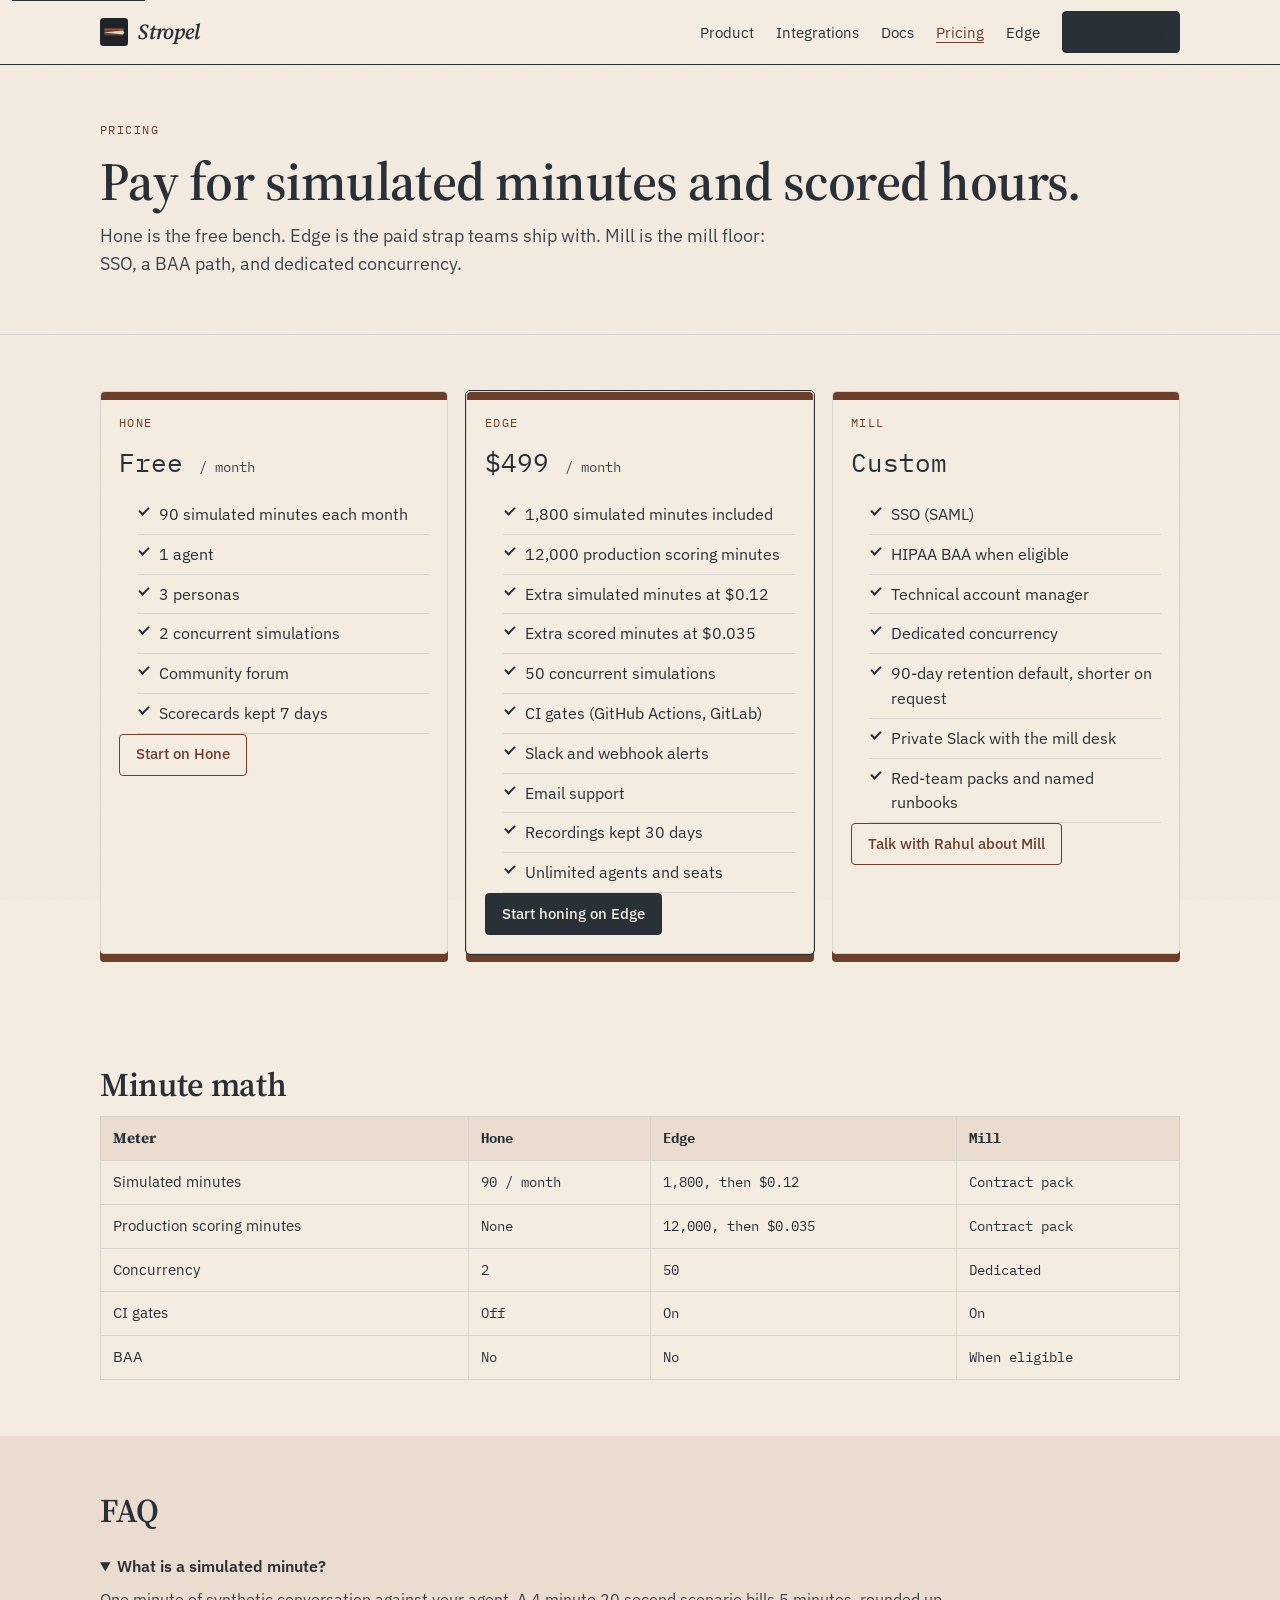
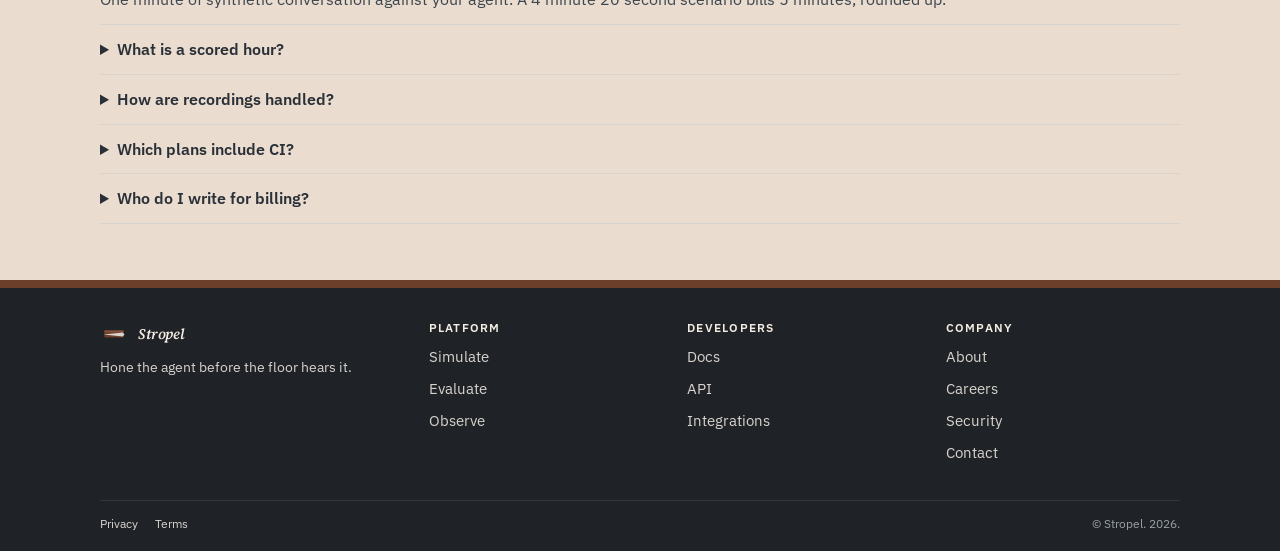
==== pricing.html @ 4bc01b40 "Deploy stropel website" ====
<!DOCTYPE html>
<html lang="en">
<head>
  <meta charset="utf-8">
  <meta name="viewport" content="width=device-width, initial-scale=1">
  <title>Pricing | Stropel</title>
  <meta name="description" content="Pay for simulated minutes and scored hours. Hone is free. Edge is $499 each month. Mill is custom with SSO and a BAA path.">
  <link rel="icon" type="image/svg+xml" href="img/favicon.svg">
  <link rel="preconnect" href="https://fonts.googleapis.com">
  <link rel="preconnect" href="https://fonts.gstatic.com" crossorigin>
  <link href="https://fonts.googleapis.com/css2?family=IBM+Plex+Mono:wght@400;500&family=IBM+Plex+Sans:ital,wght@0,400;0,500;0,600;1,400&family=Source+Serif+4:ital,opsz,wght@0,8..60,600;0,8..60,700;1,8..60,500;1,8..60,600&display=swap" rel="stylesheet">
  <link rel="stylesheet" href="css/styles.css">
</head>
<body>
  <a class="skip" href="#main">Skip to content</a>
  <div id="chrome-header"></div>
  <main id="main">
    <section class="hero">
      <div class="wrap">
        <p class="eyebrow">Pricing</p>
        <h1>Pay for simulated minutes and scored hours.</h1>
        <p class="lede">Hone is the free bench. Edge is the paid strap teams ship with. Mill is the mill floor: SSO, a BAA path, and dedicated concurrency.</p>
      </div>
    </section>

    <section class="section-rule">
      <div class="wrap card-grid">
        <article class="strop-card">
          <p class="eyebrow">Hone</p>
          <div class="price">Free <span>/ month</span></div>
          <ul class="feature-list">
            <li>90 simulated minutes each month</li>
            <li>1 agent</li>
            <li>3 personas</li>
            <li>2 concurrent simulations</li>
            <li>Community forum</li>
            <li>Scorecards kept 7 days</li>
          </ul>
          <a class="btn btn-leather" href="about.html#contact">Start on Hone</a>
        </article>
        <article class="strop-card featured">
          <p class="eyebrow">Edge</p>
          <div class="price">$499 <span>/ month</span></div>
          <ul class="feature-list">
            <li>1,800 simulated minutes included</li>
            <li>12,000 production scoring minutes</li>
            <li>Extra simulated minutes at $0.12</li>
            <li>Extra scored minutes at $0.035</li>
            <li>50 concurrent simulations</li>
            <li>CI gates (GitHub Actions, GitLab)</li>
            <li>Slack and webhook alerts</li>
            <li>Email support</li>
            <li>Recordings kept 30 days</li>
            <li>Unlimited agents and seats</li>
          </ul>
          <a class="btn btn-steel" href="about.html#contact">Start honing on Edge</a>
        </article>
        <article class="strop-card">
          <p class="eyebrow">Mill</p>
          <div class="price">Custom</div>
          <ul class="feature-list">
            <li>SSO (SAML)</li>
            <li>HIPAA BAA when eligible</li>
            <li>Technical account manager</li>
            <li>Dedicated concurrency</li>
            <li>90-day retention default, shorter on request</li>
            <li>Private Slack with the mill desk</li>
            <li>Red-team packs and named runbooks</li>
          </ul>
          <a class="btn btn-leather" href="about.html#contact">Talk with Rahul about Mill</a>
        </article>
      </div>
    </section>

    <section>
      <div class="wrap">
        <h2>Minute math</h2>
        <table class="compare">
          <thead>
            <tr>
              <th>Meter</th>
              <th>Hone</th>
              <th>Edge</th>
              <th>Mill</th>
            </tr>
          </thead>
          <tbody>
            <tr>
              <td data-label="Meter">Simulated minutes</td>
              <td data-label="Hone">90 / month</td>
              <td data-label="Edge">1,800, then $0.12</td>
              <td data-label="Mill">Contract pack</td>
            </tr>
            <tr>
              <td data-label="Meter">Production scoring minutes</td>
              <td data-label="Hone">None</td>
              <td data-label="Edge">12,000, then $0.035</td>
              <td data-label="Mill">Contract pack</td>
            </tr>
            <tr>
              <td data-label="Meter">Concurrency</td>
              <td data-label="Hone">2</td>
              <td data-label="Edge">50</td>
              <td data-label="Mill">Dedicated</td>
            </tr>
            <tr>
              <td data-label="Meter">CI gates</td>
              <td data-label="Hone">Off</td>
              <td data-label="Edge">On</td>
              <td data-label="Mill">On</td>
            </tr>
            <tr>
              <td data-label="Meter">BAA</td>
              <td data-label="Hone">No</td>
              <td data-label="Edge">No</td>
              <td data-label="Mill">When eligible</td>
            </tr>
          </tbody>
        </table>
      </div>
    </section>

    <section class="section-hide-deep">
      <div class="wrap faq">
        <h2>FAQ</h2>
        <details open>
          <summary>What is a simulated minute?</summary>
          <p>One minute of synthetic conversation against your agent. A 4 minute 20 second scenario bills 5 minutes, rounded up.</p>
        </details>
        <details>
          <summary>What is a scored hour?</summary>
          <p>Production audio ingested and judged on your rubric. Billing is by the minute (60 scored minutes = 1 scored hour). Edge includes 12,000 minutes, which is 200 scored hours.</p>
        </details>
        <details>
          <summary>How are recordings handled?</summary>
          <p>Customer-controlled retention. You set the pin. Deletion on request, legal holds excepted. See privacy on the about page.</p>
        </details>
        <details>
          <summary>Which plans include CI?</summary>
          <p>Edge and Mill. The GitHub Action and GitLab job call the runs API and fail when a required metric is below the floor you set.</p>
        </details>
        <details>
          <summary>Who do I write for billing?</summary>
          <p>Billing questions go to ujjwal@stropel.xyz.</p>
        </details>
      </div>
    </section>
  </main>
  <div id="chrome-footer"></div>
  <script src="js/main.js"></script>
</body>
</html>
---- css/styles.css ----
:root {
  --hide: #f4ebe1;
  --steel: #2a3038;
  --leather: #6b3f2a;
  --edge: #d8d3cc;
  --oil: #1f2328;
  --spark: #c45c2a;
  --hide-deep: #eadccf;
  --steel-soft: #3d454f;
  --leather-lit: #8a5340;
  --max: 1080px;
  --serif: "Source Serif 4", "Iowan Old Style", "Palatino Linotype", serif;
  --sans: "IBM Plex Sans", "Helvetica Neue", Arial, sans-serif;
  --mono: "IBM Plex Mono", "SFMono-Regular", ui-monospace, monospace;
  --radius: 4px;
  --header-h: 64px;
}

*,
*::before,
*::after {
  box-sizing: border-box;
}

html {
  scroll-behavior: smooth;
}

body {
  margin: 0;
  font-family: var(--sans);
  font-size: 16px;
  line-height: 1.55;
  color: var(--steel);
  background: var(--hide);
  min-height: 100vh;
  position: relative;
}

body::before {
  content: "";
  pointer-events: none;
  position: fixed;
  inset: 0;
  z-index: 0;
  opacity: 0.04;
  background-image: url("data:image/svg+xml,%3Csvg xmlns='http://www.w3.org/2000/svg' width='80' height='80'%3E%3Cfilter id='n'%3E%3CfeTurbulence type='fractalNoise' baseFrequency='0.85' numOctaves='2' stitchTiles='stitch'/%3E%3C/filter%3E%3Crect width='80' height='80' filter='url(%23n)' opacity='0.9'/%3E%3C/svg%3E");
}

body > * {
  position: relative;
  z-index: 1;
}

img,
svg {
  max-width: 100%;
  display: block;
}

a {
  color: var(--leather);
  text-decoration-thickness: 1px;
  text-underline-offset: 3px;
}

a:hover {
  color: var(--steel);
}

h1,
h2,
h3,
.wordmark {
  font-family: var(--serif);
  font-weight: 600;
  letter-spacing: -0.01em;
  line-height: 1.15;
}

h1 {
  font-size: clamp(2.1rem, 4.4vw, 3.35rem);
  margin: 0 0 0.6rem;
}

h2 {
  font-size: clamp(1.55rem, 2.6vw, 2.1rem);
  margin: 0 0 0.75rem;
}

h3 {
  font-size: 1.2rem;
  margin: 0 0 0.4rem;
}

p {
  margin: 0 0 1rem;
}

.skip {
  position: absolute;
  left: 12px;
  top: -40px;
  background: var(--steel);
  color: var(--hide);
  padding: 8px 12px;
  z-index: 80;
}

.skip:focus {
  top: 12px;
  color: var(--hide);
}

.wrap {
  width: min(var(--max), calc(100% - 40px));
  margin-inline: auto;
}

.eyebrow {
  font-family: var(--mono);
  font-size: 12px;
  letter-spacing: 0.12em;
  text-transform: uppercase;
  color: var(--leather);
  margin: 0 0 0.7rem;
}

.lede {
  font-size: 1.12rem;
  max-width: 42rem;
  color: var(--steel-soft);
}

.muted {
  color: var(--steel-soft);
}

.mono {
  font-family: var(--mono);
}

/* Header */

.site-header {
  position: sticky;
  top: 0;
  z-index: 40;
  background: rgba(244, 235, 225, 0.94);
  backdrop-filter: blur(8px);
  border-bottom: 1px solid var(--steel);
}

.header-inner {
  display: flex;
  align-items: center;
  justify-content: space-between;
  min-height: var(--header-h);
  gap: 16px;
}

.wordmark {
  display: flex;
  align-items: center;
  gap: 10px;
  color: var(--steel);
  text-decoration: none;
  font-size: 1.35rem;
  font-style: italic;
}

.wordmark:hover {
  color: var(--leather);
}

.mark {
  width: 28px;
  height: 28px;
  flex: none;
}

.nav-links {
  display: flex;
  align-items: center;
  gap: 22px;
  list-style: none;
  margin: 0;
  padding: 0;
}

.nav-links a {
  color: var(--steel);
  text-decoration: none;
  font-size: 0.92rem;
}

.nav-links a:hover,
.nav-links a[aria-current="page"] {
  color: var(--leather);
  text-decoration: underline;
  text-underline-offset: 4px;
}

.nav-toggle {
  display: none;
  width: 42px;
  height: 42px;
  border: 1px solid var(--steel);
  background: var(--hide);
  border-radius: var(--radius);
  cursor: pointer;
  padding: 10px 9px;
}

.nav-toggle span {
  display: block;
  height: 2px;
  background: var(--steel);
  margin: 5px 0;
}

/* Buttons */

.btn {
  display: inline-flex;
  align-items: center;
  justify-content: center;
  gap: 8px;
  min-height: 42px;
  padding: 0 16px;
  border-radius: var(--radius);
  font-family: var(--sans);
  font-size: 0.92rem;
  font-weight: 500;
  text-decoration: none;
  cursor: pointer;
  border: 1px solid transparent;
}

.btn-steel {
  background: var(--steel);
  color: var(--hide);
  border-color: var(--steel);
}

.btn-steel:hover {
  background: var(--oil);
  color: var(--hide);
}

.btn-leather {
  background: transparent;
  color: var(--leather);
  border-color: var(--leather);
}

.btn-leather:hover {
  background: var(--leather);
  color: var(--hide);
}

.btn-row {
  display: flex;
  flex-wrap: wrap;
  gap: 12px;
  margin-top: 1.4rem;
}

/* Hero */

.hero {
  padding: 56px 0 40px;
}

.hero-grid {
  display: grid;
  grid-template-columns: 1.05fr 0.95fr;
  gap: 40px;
  align-items: center;
}

.strop-stage {
  background: var(--hide-deep);
  border: 1px solid var(--edge);
  border-radius: var(--radius);
  padding: 22px 18px 18px;
  position: relative;
  overflow: hidden;
}

.leather-band {
  height: 56px;
  background: linear-gradient(180deg, #8a5340 0%, #6b3f2a 28%, #5a3423 100%);
  border-radius: 3px;
  box-shadow: inset 0 8px 0 rgba(255, 220, 190, 0.12), 0 6px 0 rgba(31, 35, 40, 0.18);
  position: relative;
  overflow: hidden;
}

.blade {
  position: absolute;
  top: 10px;
  left: -40%;
  width: 46%;
  height: 36px;
  animation: blade-draw 1.4s ease-in-out 0.2s 1 forwards;
}

@keyframes blade-draw {
  from {
    transform: translateX(0);
  }
  to {
    transform: translateX(210%);
  }
}

.loop-caption {
  display: flex;
  justify-content: space-between;
  margin-top: 14px;
  font-family: var(--mono);
  font-size: 11px;
  letter-spacing: 0.08em;
  text-transform: uppercase;
  color: var(--steel-soft);
}

.loop-svg {
  margin: 18px auto 0;
  width: min(100%, 340px);
}

/* Sections */

section {
  padding: 56px 0;
}

.section-oil {
  background: var(--oil);
  color: var(--edge);
}

.section-oil h2,
.section-oil h3 {
  color: var(--hide);
}

.section-hide-deep {
  background: var(--hide-deep);
}

.section-rule {
  border-top: 1px solid var(--edge);
}

/* Cards */

.card-grid {
  display: grid;
  grid-template-columns: repeat(3, 1fr);
  gap: 18px;
}

.card-grid-4 {
  display: grid;
  grid-template-columns: repeat(4, 1fr);
  gap: 14px;
}

.strop-card {
  background: var(--hide);
  border: 1px solid var(--edge);
  border-radius: var(--radius);
  padding: 22px 18px 18px;
  box-shadow: 0 8px 0 var(--leather);
  position: relative;
}

.strop-card::before {
  content: "";
  position: absolute;
  left: 0;
  right: 0;
  top: 0;
  height: 8px;
  background: var(--leather);
  border-radius: 4px 4px 0 0;
}

.strop-card.featured {
  outline: 1px solid var(--steel);
}

.strop-card h3 {
  margin-top: 6px;
}

.strop-card ol,
.strop-card ul {
  margin: 0;
  padding-left: 1.1rem;
}

.step-num {
  font-family: var(--mono);
  font-size: 12px;
  color: var(--leather);
}

/* Chips */

.chips {
  display: flex;
  flex-wrap: wrap;
  gap: 8px;
  margin: 18px 0 0;
}

.chip {
  font-family: var(--mono);
  font-size: 12px;
  letter-spacing: 0.04em;
  border: 1px solid var(--steel);
  padding: 6px 10px;
  border-radius: var(--radius);
  background: var(--hide);
}

.stamp {
  display: inline-block;
  font-family: var(--mono);
  font-size: 11px;
  letter-spacing: 0.08em;
  text-transform: uppercase;
  border: 1px dashed var(--leather);
  color: var(--leather);
  padding: 3px 7px;
  border-radius: 2px;
  margin-right: 6px;
  margin-bottom: 6px;
}

/* Quotes */

.quotes {
  display: grid;
  grid-template-columns: 1fr 1fr;
  gap: 18px;
}

blockquote {
  margin: 0;
  padding: 18px 18px 16px;
  background: var(--hide);
  border: 1px solid var(--edge);
  border-left: 8px solid var(--leather);
  font-family: var(--serif);
  font-size: 1.15rem;
  font-style: italic;
}

blockquote cite {
  display: block;
  margin-top: 10px;
  font-family: var(--sans);
  font-style: normal;
  font-size: 0.85rem;
  color: var(--steel-soft);
}

/* CTA band */

.cta-band {
  background: var(--steel);
  color: var(--hide);
  padding: 48px 0;
  text-align: center;
}

.cta-band h2 {
  color: var(--hide);
}

.cta-band p {
  max-width: 36rem;
  margin: 0 auto 1.2rem;
  color: var(--edge);
}

/* Footer */

.site-footer {
  background: var(--oil);
  color: var(--edge);
  border-top: 8px solid var(--leather);
  padding: 32px 0 18px;
  min-height: 240px;
}

.footer-grid {
  display: grid;
  grid-template-columns: 1.3fr 1fr 1fr 1fr;
  gap: 24px;
}

.footer-brand .wordmark {
  color: var(--hide);
  font-style: italic;
}

.footer-tag {
  font-size: 0.9rem;
  color: var(--edge);
  margin: 8px 0 0;
  max-width: 16rem;
}

.site-footer h3 {
  font-family: var(--sans);
  font-size: 0.78rem;
  letter-spacing: 0.1em;
  text-transform: uppercase;
  color: var(--hide);
  margin-bottom: 10px;
}

.site-footer ul {
  list-style: none;
  margin: 0;
  padding: 0;
}

.site-footer li {
  margin: 0 0 7px;
}

.site-footer a {
  color: var(--edge);
  text-decoration: none;
  font-size: 0.92rem;
}

.site-footer a:hover {
  color: var(--hide);
  text-decoration: underline;
}

.legal-row {
  display: flex;
  justify-content: space-between;
  gap: 12px;
  flex-wrap: wrap;
  margin-top: 28px;
  padding-top: 14px;
  border-top: 1px solid #32383f;
  font-size: 12px;
  color: #9aa0a6;
}

.legal-row a {
  font-size: 12px;
  margin-right: 14px;
}

/* Product */

.split {
  display: grid;
  grid-template-columns: 1fr 1fr;
  gap: 28px;
  align-items: center;
}

.metric-row {
  display: grid;
  grid-template-columns: repeat(3, 1fr);
  gap: 14px;
}

.metric {
  border: 1px solid var(--edge);
  padding: 16px;
  border-radius: var(--radius);
  background: var(--hide);
}

.metric b {
  display: block;
  font-family: var(--mono);
  font-size: 1.35rem;
  font-weight: 500;
}

.rings {
  display: flex;
  gap: 18px;
  flex-wrap: wrap;
  justify-content: center;
}

.ring {
  width: 108px;
  text-align: center;
  font-family: var(--mono);
  font-size: 12px;
}

.ring svg {
  margin: 0 auto 6px;
}

.fail-mark {
  color: var(--spark);
}

.pass-mark {
  color: var(--steel);
}

/* Pricing */

.price {
  font-family: var(--mono);
  font-size: 1.6rem;
  margin: 4px 0 12px;
}

.price span {
  font-size: 0.85rem;
  color: var(--steel-soft);
}

.feature-list {
  list-style: none;
  padding: 0;
  margin: 0 0 18px;
}

.feature-list li {
  padding: 7px 0 7px 22px;
  position: relative;
  border-bottom: 1px solid var(--edge);
}

.feature-list li::before {
  content: "";
  width: 10px;
  height: 6px;
  border-left: 2px solid var(--steel);
  border-bottom: 2px solid var(--steel);
  position: absolute;
  left: 2px;
  top: 12px;
  transform: rotate(-45deg);
}

.faq details {
  border-bottom: 1px solid var(--edge);
  padding: 12px 0;
}

.faq summary {
  cursor: pointer;
  font-weight: 600;
}

.faq p {
  margin: 8px 0 0;
  color: var(--steel-soft);
}

.compare {
  width: 100%;
  border-collapse: collapse;
  font-size: 0.92rem;
  margin-top: 12px;
}

.compare th,
.compare td {
  border: 1px solid var(--edge);
  padding: 10px 12px;
  text-align: left;
}

.compare th {
  background: var(--hide-deep);
  font-family: var(--serif);
}

.compare td:nth-child(n + 2),
.compare th:nth-child(n + 2) {
  font-family: var(--mono);
  font-size: 0.85rem;
}

/* Docs / scorecard */

.docs-layout {
  display: grid;
  grid-template-columns: 220px 1fr;
  gap: 32px;
  padding: 36px 0 64px;
}

.docs-toc {
  position: sticky;
  top: 84px;
  align-self: start;
  font-size: 0.9rem;
}

.docs-toc a {
  display: block;
  color: var(--steel);
  text-decoration: none;
  padding: 6px 0;
}

.docs-toc a:hover {
  color: var(--leather);
}

.scorecard {
  background: var(--oil);
  color: var(--edge);
  border-radius: var(--radius);
  border: 1px solid #32383f;
  overflow: hidden;
}

.scorecard header {
  display: flex;
  justify-content: space-between;
  gap: 12px;
  flex-wrap: wrap;
  padding: 14px 16px;
  border-bottom: 1px solid #32383f;
  font-family: var(--mono);
  font-size: 12px;
}

.scorecard table {
  width: 100%;
  border-collapse: collapse;
  font-family: var(--mono);
  font-size: 13px;
}

.scorecard td {
  padding: 10px 16px;
  border-bottom: 1px solid #32383f;
}

.scorecard tr.fail td:last-child {
  color: var(--spark);
}

.badge {
  display: inline-block;
  padding: 2px 7px;
  border-radius: 2px;
  font-size: 11px;
  letter-spacing: 0.06em;
}

.badge-pass {
  background: #2a3038;
  color: #d8d3cc;
  border: 1px solid #d8d3cc;
}

.badge-fail {
  background: #3a2218;
  color: var(--spark);
  border: 1px solid var(--spark);
  animation: spark-fade 0.2s ease-out 1;
}

@keyframes spark-fade {
  from {
    opacity: 0;
  }
  to {
    opacity: 1;
  }
}

.codeblock {
  background: var(--oil);
  color: var(--edge);
  font-family: var(--mono);
  font-size: 13px;
  padding: 16px;
  border-radius: var(--radius);
  overflow-x: auto;
  line-height: 1.45;
}

.codeblock .k {
  color: #e0c4b0;
}

/* Forms */

form {
  display: grid;
  gap: 12px;
  max-width: 520px;
}

label {
  font-size: 0.85rem;
  font-weight: 500;
}

input,
textarea,
select {
  width: 100%;
  font: inherit;
  padding: 10px 12px;
  border: 1px solid var(--steel);
  border-radius: var(--radius);
  background: var(--hide);
  color: var(--steel);
}

textarea {
  min-height: 120px;
  resize: vertical;
}

.form-success {
  display: none;
  border: 1px solid var(--steel);
  border-left: 8px solid var(--leather);
  padding: 16px;
  background: var(--hide);
}

.form-success.is-visible {
  display: block;
}

.team-grid {
  display: grid;
  grid-template-columns: repeat(2, 1fr);
  gap: 18px;
}

.portrait {
  width: 72px;
  height: 72px;
  margin-bottom: 10px;
}

.job {
  margin-bottom: 18px;
}

.anchor {
  scroll-margin-top: 84px;
}

.tiny {
  font-size: 0.85rem;
}

/* Mobile nav */

@media (max-width: 860px) {
  .hero-grid,
  .card-grid,
  .quotes,
  .split,
  .docs-layout,
  .footer-grid,
  .team-grid,
  .metric-row {
    grid-template-columns: 1fr;
  }

  .card-grid-4 {
    grid-template-columns: 1fr 1fr;
  }

  .nav-toggle {
    display: inline-block;
  }

  .nav {
    position: fixed;
    inset: var(--header-h) 0 auto 0;
    background: var(--hide);
    border-bottom: 1px solid var(--steel);
    transform: translateY(-120%);
    opacity: 0;
    pointer-events: none;
    padding: 12px 20px 20px;
  }

  .nav.is-open {
    transform: none;
    opacity: 1;
    pointer-events: auto;
  }

  .nav-links {
    flex-direction: column;
    align-items: flex-start;
    gap: 14px;
  }

  .nav-links .btn {
    width: 100%;
  }
}

@media (max-width: 560px) {
  .wrap {
    width: min(var(--max), calc(100% - 28px));
  }

  .card-grid-4,
  .compare {
    display: block;
  }

  .compare thead {
    display: none;
  }

  .compare tr {
    display: grid;
    margin-bottom: 12px;
    border: 1px solid var(--edge);
  }

  .compare td {
    display: flex;
    justify-content: space-between;
    border: 0;
    border-bottom: 1px solid var(--edge);
  }

  .compare td::before {
    content: attr(data-label);
    font-family: var(--sans);
    font-weight: 600;
    margin-right: 12px;
  }
}

@media (prefers-reduced-motion: reduce) {
  html {
    scroll-behavior: auto;
  }

  .blade,
  .badge-fail,
  .ring circle.meter {
    animation: none;
  }

  .blade {
    left: 28%;
  }
}
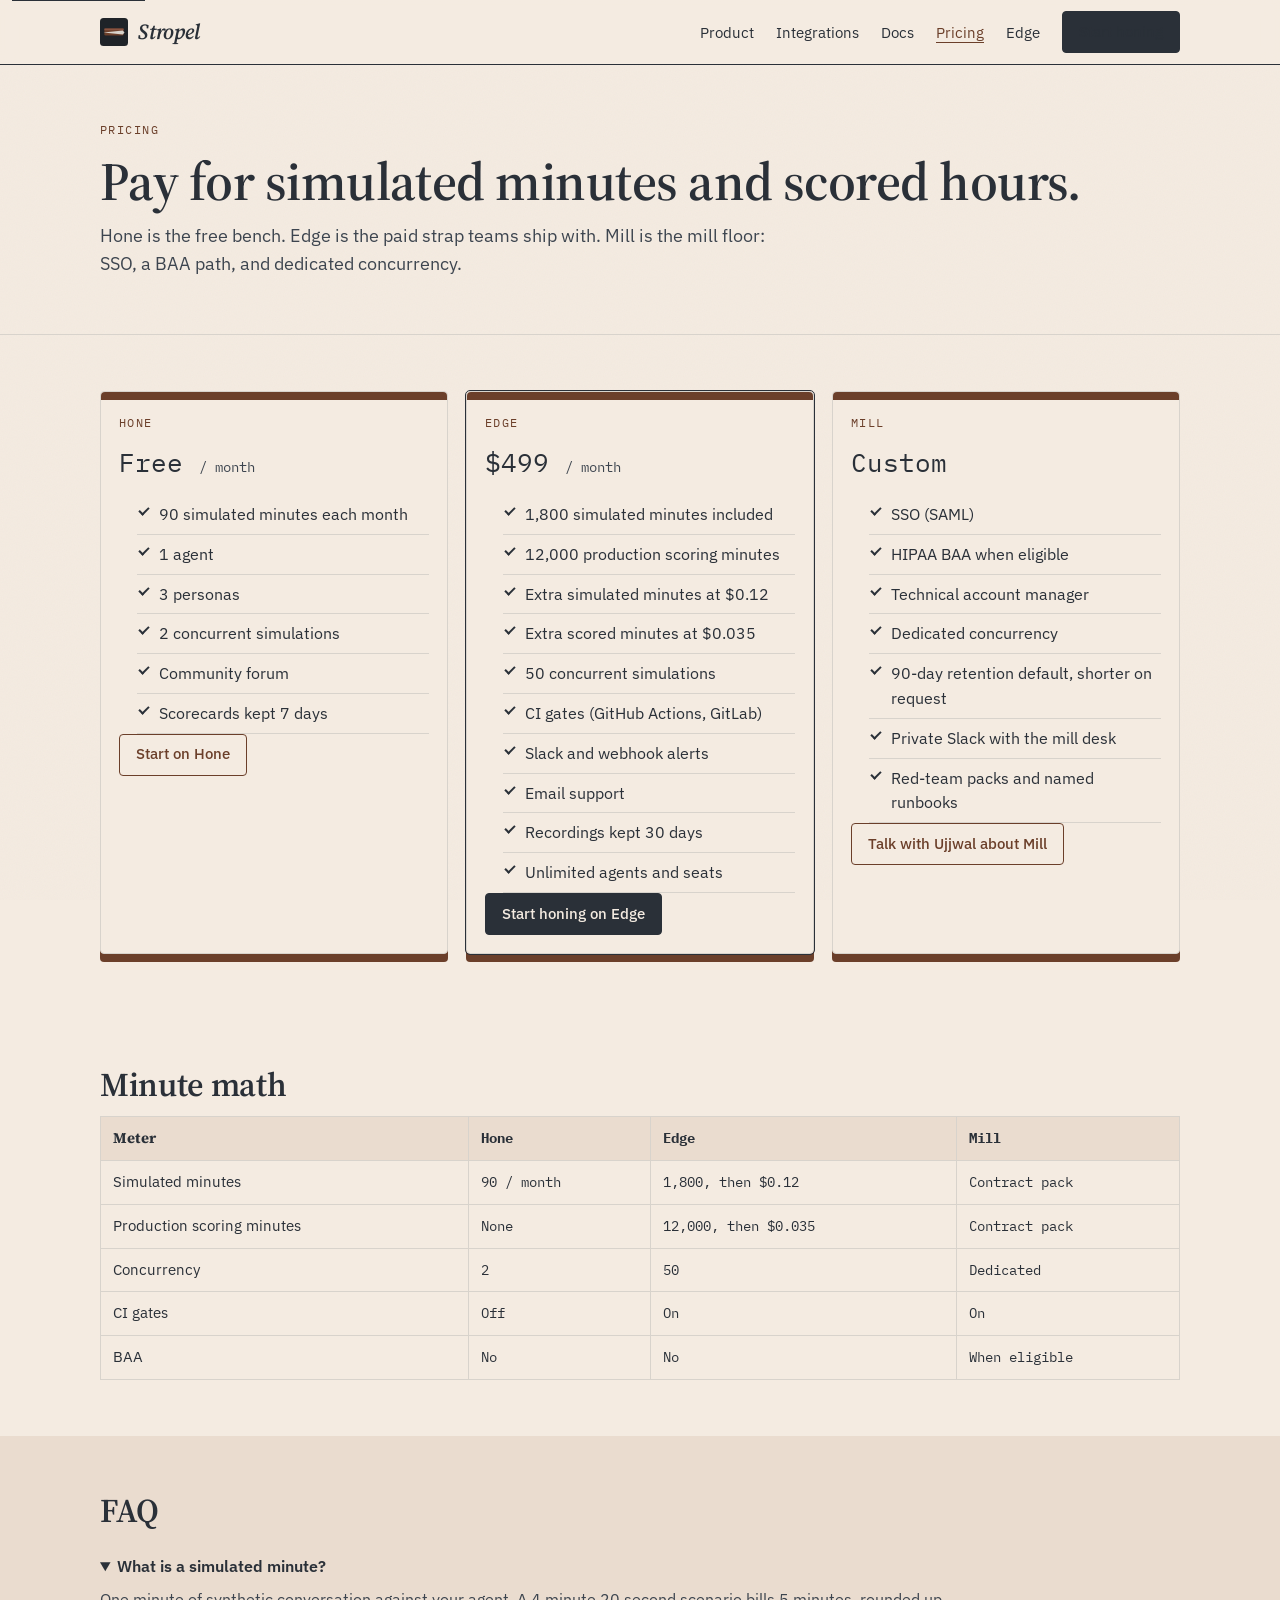
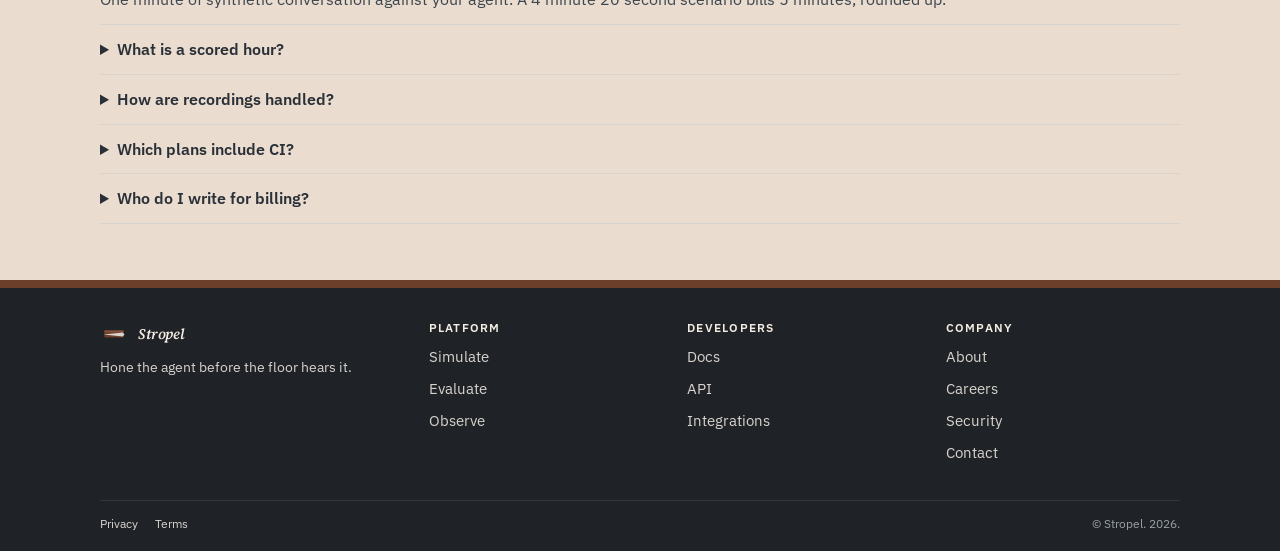
==== commit b33dbc15: "Publish Ujjwal as founder and *.xyz API hosts on the live site." ====
--- a/pricing.html
+++ b/pricing.html
@@ -67,7 +67,7 @@
             <li>Private Slack with the mill desk</li>
             <li>Red-team packs and named runbooks</li>
           </ul>
-          <a class="btn btn-leather" href="about.html#contact">Talk with Rahul about Mill</a>
+          <a class="btn btn-leather" href="about.html#contact">Talk with Ujjwal about Mill</a>
         </article>
       </div>
     </section>
